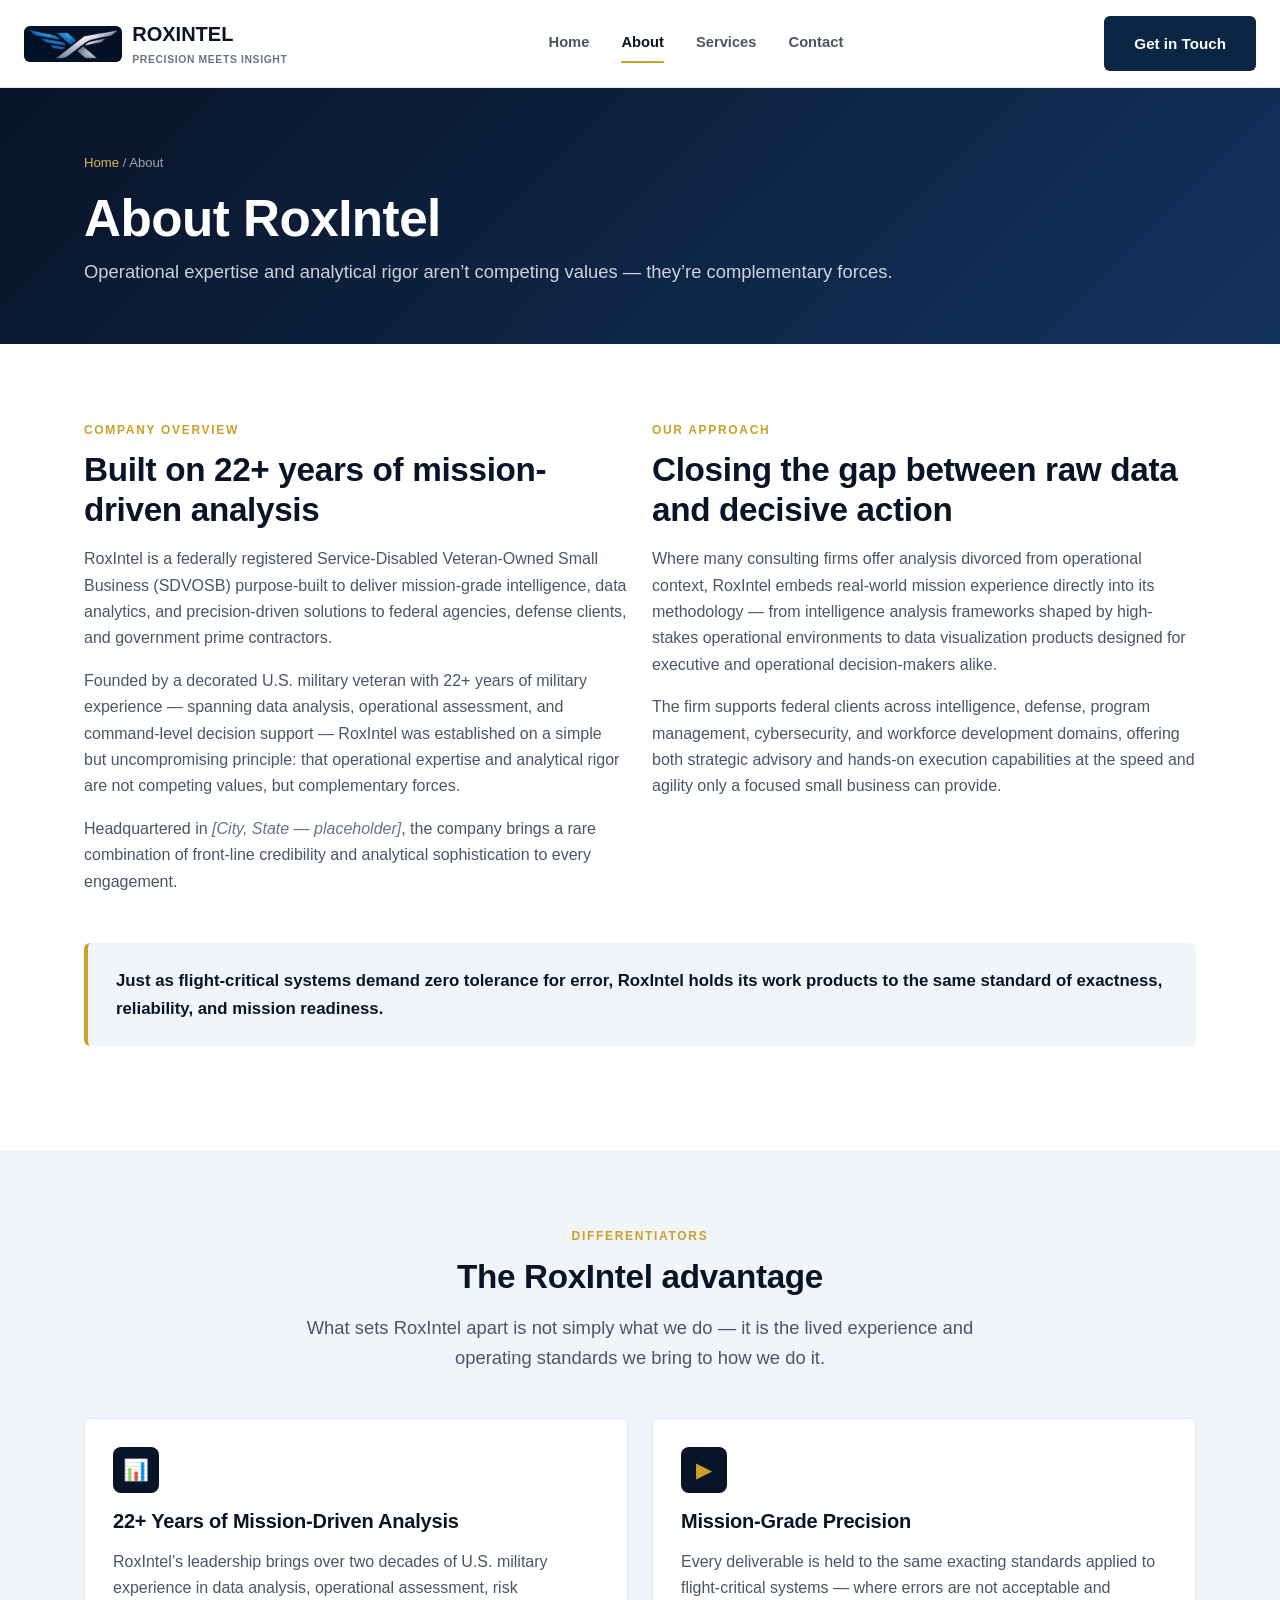
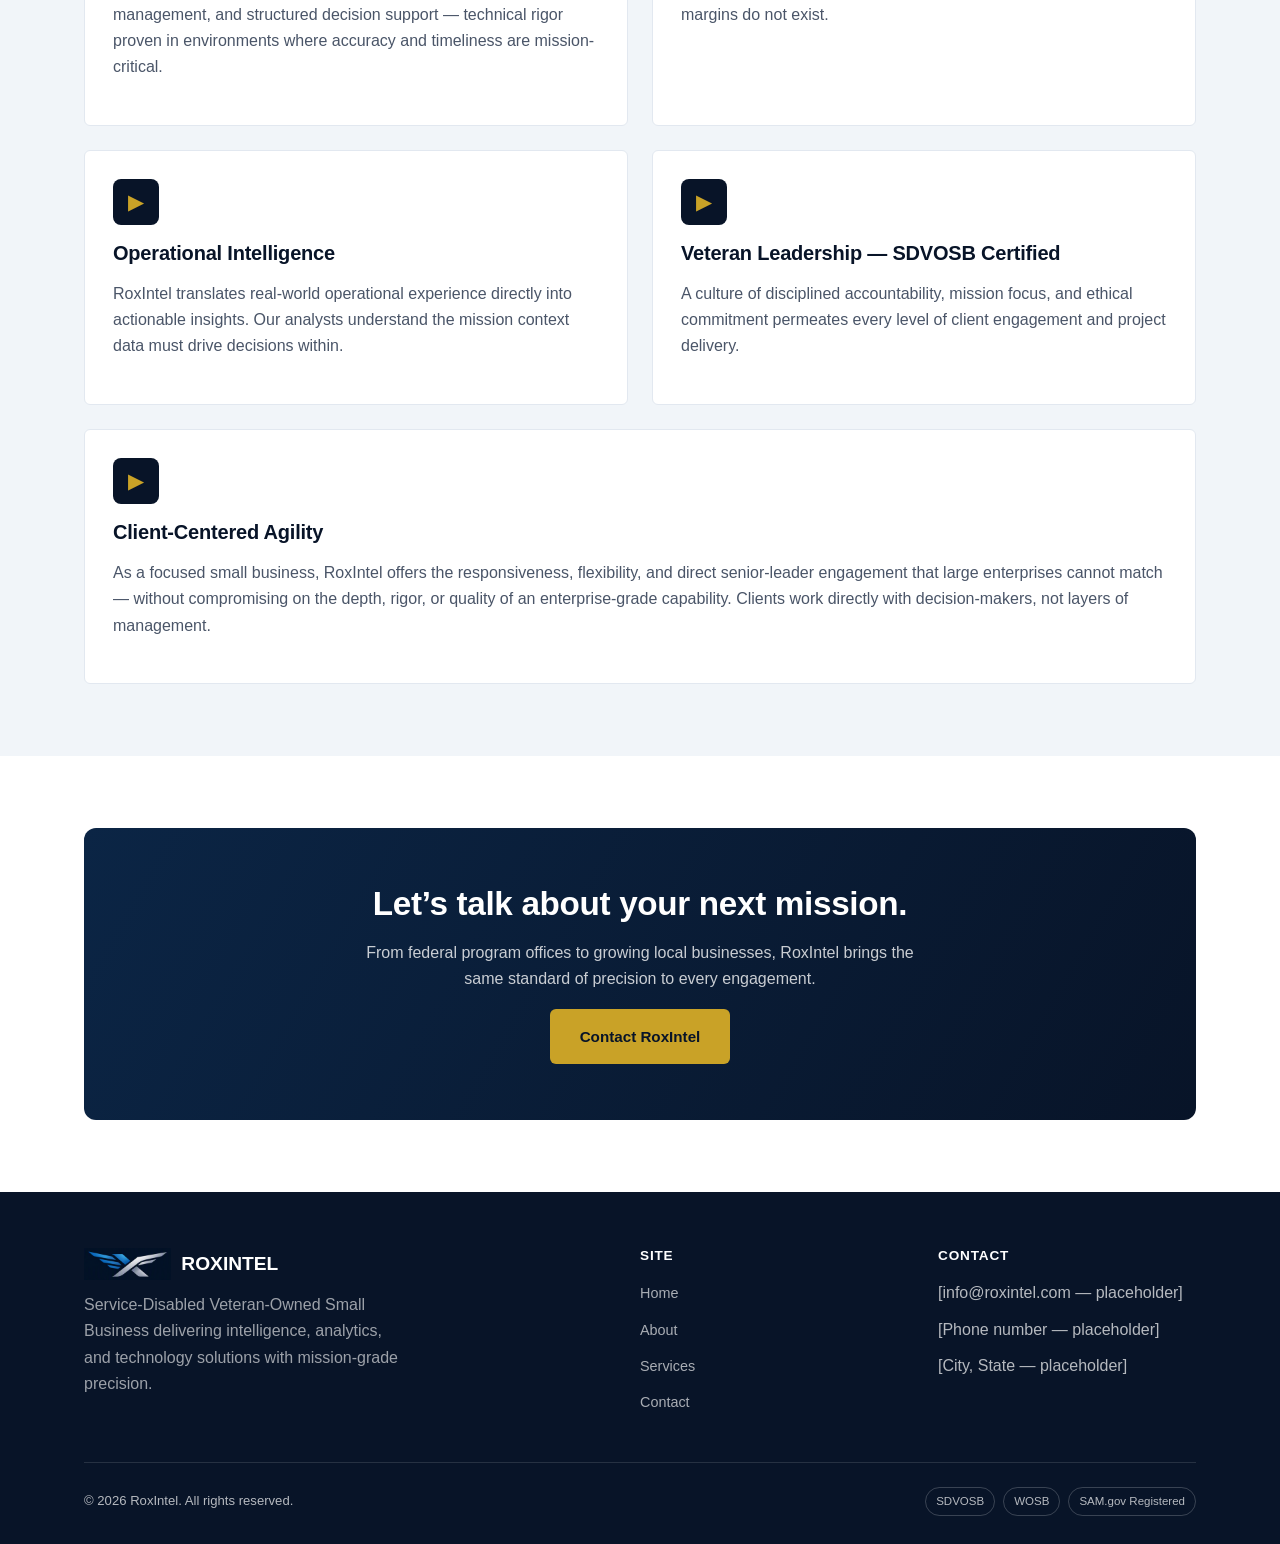
==== about.html @ 420376ea "Initial commit: RoxIntel website Co-Authored-By: Claude Opus 5.5 <noreply@anthropic.com>" ====
<!DOCTYPE html>
<html lang="en">
<head>
<meta charset="UTF-8">
<meta name="viewport" content="width=device-width, initial-scale=1.0">
<title>About RoxIntel | Service-Disabled Veteran-Owned Small Business</title>
<meta name="description" content="RoxIntel is a Service-Disabled Veteran-Owned Small Business founded by a decorated U.S. military veteran with 22+ years of mission-driven analytical experience.">
<link rel="canonical" href="https://roxintel.ai/about.html">
<meta name="robots" content="index, follow">
<meta name="theme-color" content="#081428">
<link rel="icon" type="image/png" sizes="48x48" href="assets/img/favicon.png">
<link rel="apple-touch-icon" href="assets/img/apple-touch-icon.png">
<meta property="og:type" content="website">
<meta property="og:site_name" content="RoxIntel">
<meta property="og:title" content="About RoxIntel | Service-Disabled Veteran-Owned Small Business">
<meta property="og:description" content="RoxIntel is a Service-Disabled Veteran-Owned Small Business founded by a decorated U.S. military veteran with 22+ years of mission-driven analytical experience.">
<meta property="og:url" content="https://roxintel.ai/about.html">
<meta property="og:image" content="https://roxintel.ai/assets/img/og-image.png">
<meta property="og:image:width" content="1200">
<meta property="og:image:height" content="630">
<meta property="og:image:alt" content="RoxIntel logo">
<meta property="og:locale" content="en_US">
<meta name="twitter:card" content="summary_large_image">
<meta name="twitter:title" content="About RoxIntel | Service-Disabled Veteran-Owned Small Business">
<meta name="twitter:description" content="RoxIntel is a Service-Disabled Veteran-Owned Small Business founded by a decorated U.S. military veteran with 22+ years of mission-driven analytical experience.">
<meta name="twitter:image" content="https://roxintel.ai/assets/img/og-image.png">
<link rel="stylesheet" href="assets/css/style.css">
</head>
<body>

<header class="site-header">
  <div class="nav-wrap">
    <a href="index.html" class="brand">
      <img class="mark" src="assets/img/logo-mark.png" alt="" width="98" height="36">
      <span>
        ROXINTEL
        <span class="tagline-mini">Precision Meets Insight</span>
      </span>
    </a>
    <nav class="nav-links">
      <a href="index.html">Home</a>
      <a href="about.html" class="active">About</a>
      <a href="services.html">Services</a>
      <a href="contact.html">Contact</a>
    </nav>
    <div class="nav-cta">
      <a href="contact.html" class="btn btn-navy">Get in Touch</a>
      <button class="nav-toggle" aria-label="Toggle menu">&#9776;</button>
    </div>
  </div>
</header>

<section class="page-hero">
  <div class="container">
    <p class="breadcrumb"><a href="index.html">Home</a> / About</p>
    <h1>About RoxIntel</h1>
    <p class="lead">Operational expertise and analytical rigor aren&rsquo;t competing values &mdash; they&rsquo;re complementary forces.</p>
  </div>
</section>

<section>
  <div class="container">
    <div class="grid grid-2">
      <div>
        <p class="eyebrow">Company Overview</p>
        <h2>Built on 22+ years of mission-driven analysis</h2>
        <p>RoxIntel is a federally registered Service-Disabled Veteran-Owned Small Business (SDVOSB) purpose-built to deliver mission-grade intelligence, data analytics, and precision-driven solutions to federal agencies, defense clients, and government prime contractors.</p>
        <p>Founded by a decorated U.S. military veteran with 22+ years of military experience &mdash; spanning data analysis, operational assessment, and command-level decision support &mdash; RoxIntel was established on a simple but uncompromising principle: that operational expertise and analytical rigor are not competing values, but complementary forces.</p>
        <p>Headquartered in <span class="placeholder-text">[City, State &mdash; placeholder]</span>, the company brings a rare combination of front-line credibility and analytical sophistication to every engagement.</p>
      </div>
      <div>
        <p class="eyebrow">Our Approach</p>
        <h2>Closing the gap between raw data and decisive action</h2>
        <p>Where many consulting firms offer analysis divorced from operational context, RoxIntel embeds real-world mission experience directly into its methodology &mdash; from intelligence analysis frameworks shaped by high-stakes operational environments to data visualization products designed for executive and operational decision-makers alike.</p>
        <p>The firm supports federal clients across intelligence, defense, program management, cybersecurity, and workforce development domains, offering both strategic advisory and hands-on execution capabilities at the speed and agility only a focused small business can provide.</p>
      </div>
    </div>

    <div class="callout">
      <p>Just as flight-critical systems demand zero tolerance for error, RoxIntel holds its work products to the same standard of exactness, reliability, and mission readiness.</p>
    </div>
  </div>
</section>

<section class="section-alt">
  <div class="container">
    <div class="section-head center">
      <p class="eyebrow">Differentiators</p>
      <h2>The RoxIntel advantage</h2>
      <p class="lead">What sets RoxIntel apart is not simply what we do &mdash; it is the lived experience and operating standards we bring to how we do it.</p>
    </div>

    <div class="grid grid-2">
      <div class="card">
        <div class="card-icon">&#128202;</div>
        <h3>22+ Years of Mission-Driven Analysis</h3>
        <p>RoxIntel&rsquo;s leadership brings over two decades of U.S. military experience in data analysis, operational assessment, risk management, and structured decision support &mdash; technical rigor proven in environments where accuracy and timeliness are mission-critical.</p>
      </div>
      <div class="card">
        <div class="card-icon">&#9654;</div>
        <h3>Mission-Grade Precision</h3>
        <p>Every deliverable is held to the same exacting standards applied to flight-critical systems &mdash; where errors are not acceptable and margins do not exist.</p>
      </div>
      <div class="card">
        <div class="card-icon">&#9654;</div>
        <h3>Operational Intelligence</h3>
        <p>RoxIntel translates real-world operational experience directly into actionable insights. Our analysts understand the mission context data must drive decisions within.</p>
      </div>
      <div class="card">
        <div class="card-icon">&#9654;</div>
        <h3>Veteran Leadership &mdash; SDVOSB Certified</h3>
        <p>A culture of disciplined accountability, mission focus, and ethical commitment permeates every level of client engagement and project delivery.</p>
      </div>
      <div class="card" style="grid-column: span 2;">
        <div class="card-icon">&#9654;</div>
        <h3>Client-Centered Agility</h3>
        <p>As a focused small business, RoxIntel offers the responsiveness, flexibility, and direct senior-leader engagement that large enterprises cannot match &mdash; without compromising on the depth, rigor, or quality of an enterprise-grade capability. Clients work directly with decision-makers, not layers of management.</p>
      </div>
    </div>
  </div>
</section>

<section>
  <div class="container">
    <div class="cta-banner">
      <h2>Let&rsquo;s talk about your next mission.</h2>
      <p>From federal program offices to growing local businesses, RoxIntel brings the same standard of precision to every engagement.</p>
      <a href="contact.html" class="btn btn-primary">Contact RoxIntel</a>
    </div>
  </div>
</section>

<footer class="site-footer">
  <div class="container">
    <div class="footer-grid">
      <div>
        <div class="footer-brand">
          <img class="footer-mark" src="assets/img/logo-mark.png" alt="" width="87" height="32"> ROXINTEL
        </div>
        <p style="color: rgba(255,255,255,0.6); max-width: 320px;">Service-Disabled Veteran-Owned Small Business delivering intelligence, analytics, and technology solutions with mission-grade precision.</p>
      </div>
      <div>
        <h4>Site</h4>
        <ul>
          <li><a href="index.html">Home</a></li>
          <li><a href="about.html">About</a></li>
          <li><a href="services.html">Services</a></li>
          <li><a href="contact.html">Contact</a></li>
        </ul>
      </div>
      <div>
        <h4>Contact</h4>
        <ul>
          <li>[info@roxintel.com &mdash; placeholder]</li>
          <li>[Phone number &mdash; placeholder]</li>
          <li>[City, State &mdash; placeholder]</li>
        </ul>
      </div>
    </div>
    <div class="footer-bottom">
      <span>&copy; <span id="year"></span> RoxIntel. All rights reserved.</span>
      <div class="footer-badges">
        <span>SDVOSB</span>
        <span>WOSB</span>
        <span>SAM.gov Registered</span>
      </div>
    </div>
  </div>
</footer>

<script src="assets/js/script.js"></script>
</body>
</html>
---- assets/css/style.css ----
/* ==========================================================================
   RoxIntel — Shared Stylesheet
   ========================================================================== */

:root {
  --navy-900: #081428;
  --navy-800: #0b2545;
  --navy-700: #12335e;
  --slate-600: #4a5568;
  --slate-500: #64748b;
  --slate-200: #e2e8f0;
  --slate-100: #f1f5f9;
  --gold-500: #c9a227;
  --gold-400: #d9b84a;
  --white: #ffffff;
  --ink: #1a2331;
  --max-width: 1160px;
  --radius: 6px;
  --shadow: 0 4px 20px rgba(8, 20, 40, 0.08);
  --shadow-lg: 0 12px 40px rgba(8, 20, 40, 0.14);
}

* {
  box-sizing: border-box;
}

html {
  scroll-behavior: smooth;
}

body {
  margin: 0;
  font-family: 'Inter', -apple-system, BlinkMacSystemFont, 'Segoe UI', Roboto, Helvetica, Arial, sans-serif;
  color: var(--ink);
  background: var(--white);
  line-height: 1.65;
  -webkit-font-smoothing: antialiased;
}

img {
  max-width: 100%;
  display: block;
}

a {
  color: inherit;
  text-decoration: none;
}

.container {
  max-width: var(--max-width);
  margin: 0 auto;
  padding: 0 24px;
}

h1, h2, h3, h4 {
  font-family: 'Inter', sans-serif;
  color: var(--navy-900);
  line-height: 1.2;
  margin: 0 0 16px;
  letter-spacing: -0.01em;
}

h1 { font-size: clamp(2.1rem, 4vw, 3.2rem); font-weight: 800; }
h2 { font-size: clamp(1.6rem, 2.6vw, 2.2rem); font-weight: 800; }
h3 { font-size: 1.25rem; font-weight: 700; }
p { margin: 0 0 16px; color: var(--slate-600); }

.eyebrow {
  display: inline-block;
  font-size: 0.75rem;
  font-weight: 700;
  letter-spacing: 0.14em;
  text-transform: uppercase;
  color: var(--gold-500);
  margin-bottom: 10px;
}

.lead {
  font-size: 1.15rem;
  color: var(--slate-600);
}

/* ---------- Buttons ---------- */
.btn {
  display: inline-flex;
  align-items: center;
  gap: 8px;
  padding: 13px 28px;
  border-radius: var(--radius);
  font-weight: 700;
  font-size: 0.95rem;
  border: 2px solid transparent;
  cursor: pointer;
  transition: all 0.2s ease;
}

.btn-primary {
  background: var(--gold-500);
  color: var(--navy-900);
}
.btn-primary:hover { background: var(--gold-400); transform: translateY(-1px); }

.btn-outline {
  background: transparent;
  border-color: rgba(255,255,255,0.5);
  color: var(--white);
}
.btn-outline:hover { border-color: var(--white); background: rgba(255,255,255,0.08); }

.btn-navy {
  background: var(--navy-800);
  color: var(--white);
}
.btn-navy:hover { background: var(--navy-700); }

/* ---------- Header / Nav ---------- */
.site-header {
  position: sticky;
  top: 0;
  z-index: 100;
  background: var(--white);
  border-bottom: 1px solid var(--slate-200);
}

.nav-wrap {
  display: flex;
  align-items: center;
  justify-content: space-between;
  padding: 16px 24px;
}

.brand {
  display: flex;
  align-items: center;
  gap: 10px;
  font-weight: 800;
  font-size: 1.25rem;
  color: var(--navy-900);
}

.brand .mark {
  display: block;
  height: 36px;
  width: auto;
  border-radius: 6px;
}

.brand .tagline-mini {
  display: block;
  font-size: 0.65rem;
  font-weight: 600;
  letter-spacing: 0.06em;
  color: var(--slate-500);
  text-transform: uppercase;
}

.nav-links {
  display: flex;
  gap: 32px;
  align-items: center;
}

.nav-links a {
  font-weight: 600;
  font-size: 0.92rem;
  color: var(--slate-600);
  padding: 6px 0;
  border-bottom: 2px solid transparent;
  transition: color 0.15s ease, border-color 0.15s ease;
}

.nav-links a:hover,
.nav-links a.active {
  color: var(--navy-900);
  border-bottom-color: var(--gold-500);
}

.nav-cta {
  display: flex;
  align-items: center;
  gap: 20px;
}

.nav-toggle {
  display: none;
  background: none;
  border: none;
  font-size: 1.6rem;
  cursor: pointer;
  color: var(--navy-900);
}

@media (max-width: 860px) {
  .nav-links {
    position: absolute;
    top: 100%;
    left: 0;
    right: 0;
    background: var(--white);
    flex-direction: column;
    gap: 0;
    border-bottom: 1px solid var(--slate-200);
    display: none;
  }
  .nav-links.open { display: flex; }
  .nav-links a {
    width: 100%;
    padding: 16px 24px;
    border-bottom: 1px solid var(--slate-100);
  }
  .nav-toggle { display: block; }
  .nav-cta .btn { display: none; }
}

/* ---------- Hero ---------- */
.hero {
  background: linear-gradient(135deg, var(--navy-900) 0%, var(--navy-800) 55%, var(--navy-700) 100%);
  color: var(--white);
  padding: 90px 0 70px;
  position: relative;
  overflow: hidden;
}

.hero::after {
  content: "";
  position: absolute;
  right: -120px;
  top: -80px;
  width: 460px;
  height: 460px;
  border-radius: 50%;
  background: radial-gradient(circle, rgba(201,162,39,0.14) 0%, rgba(201,162,39,0) 70%);
}

.hero .container {
  position: relative;
  z-index: 1;
}

.hero h1 { color: var(--white); max-width: 780px; }
.hero .lead { color: rgba(255,255,255,0.82); max-width: 620px; }

.badge-row {
  display: flex;
  flex-wrap: wrap;
  gap: 10px;
  margin: 24px 0 32px;
}

.badge {
  display: inline-flex;
  align-items: center;
  gap: 6px;
  padding: 7px 14px;
  border-radius: 999px;
  font-size: 0.76rem;
  font-weight: 700;
  letter-spacing: 0.04em;
  background: rgba(255,255,255,0.1);
  border: 1px solid rgba(255,255,255,0.25);
  color: var(--white);
}

.badge.gold {
  background: rgba(201,162,39,0.16);
  border-color: rgba(201,162,39,0.45);
  color: var(--gold-400);
}

.hero-actions {
  display: flex;
  gap: 14px;
  flex-wrap: wrap;
}

/* ---------- Sections ---------- */
section {
  padding: 72px 0;
}

.section-alt {
  background: var(--slate-100);
}

.section-navy {
  background: var(--navy-900);
  color: var(--white);
}
.section-navy h2, .section-navy h3 { color: var(--white); }
.section-navy p { color: rgba(255,255,255,0.75); }

.section-head {
  max-width: 680px;
  margin-bottom: 44px;
}

.section-head.center {
  margin-left: auto;
  margin-right: auto;
  text-align: center;
}

/* ---------- Grids / Cards ---------- */
.grid {
  display: grid;
  gap: 24px;
}

.grid-2 { grid-template-columns: repeat(2, 1fr); }
.grid-3 { grid-template-columns: repeat(3, 1fr); }
.grid-4 { grid-template-columns: repeat(4, 1fr); }

@media (max-width: 900px) {
  .grid-2, .grid-3, .grid-4 { grid-template-columns: 1fr; }
}

.card {
  background: var(--white);
  border: 1px solid var(--slate-200);
  border-radius: var(--radius);
  padding: 28px;
  transition: box-shadow 0.2s ease, transform 0.2s ease;
}

.card:hover { box-shadow: var(--shadow); transform: translateY(-2px); }

.card .num {
  display: inline-block;
  font-size: 0.75rem;
  font-weight: 800;
  color: var(--gold-500);
  letter-spacing: 0.08em;
  margin-bottom: 10px;
}

.card-icon {
  width: 46px;
  height: 46px;
  border-radius: 8px;
  background: var(--navy-900);
  color: var(--gold-500);
  display: flex;
  align-items: center;
  justify-content: center;
  font-size: 1.3rem;
  margin-bottom: 16px;
}

/* ---------- Stats ---------- */
.stat {
  text-align: center;
}
.stat .num {
  display: block;
  font-size: 2.4rem;
  font-weight: 800;
  color: var(--gold-500);
}
.stat .label {
  font-size: 0.85rem;
  color: rgba(255,255,255,0.7);
  text-transform: uppercase;
  letter-spacing: 0.06em;
}

/* ---------- Tables ---------- */
.table-wrap {
  overflow-x: auto;
  border-radius: var(--radius);
  border: 1px solid var(--slate-200);
}

table {
  width: 100%;
  border-collapse: collapse;
  min-width: 640px;
  background: var(--white);
}

thead th {
  background: var(--navy-900);
  color: var(--white);
  text-align: left;
  padding: 14px 18px;
  font-size: 0.82rem;
  letter-spacing: 0.03em;
  text-transform: uppercase;
}

tbody td {
  padding: 14px 18px;
  border-top: 1px solid var(--slate-200);
  font-size: 0.92rem;
  color: var(--slate-600);
  vertical-align: top;
}

tbody tr:nth-child(even) { background: var(--slate-100); }

.placeholder-text {
  color: var(--slate-500);
  font-style: italic;
}

/* ---------- Quote / callout ---------- */
.callout {
  background: var(--slate-100);
  border-left: 4px solid var(--gold-500);
  padding: 24px 28px;
  border-radius: var(--radius);
  margin: 32px 0;
}

.callout p { margin: 0; color: var(--navy-900); font-weight: 600; font-size: 1.05rem; }

/* ---------- CTA banner ---------- */
.cta-banner {
  background: linear-gradient(120deg, var(--navy-800), var(--navy-900));
  color: var(--white);
  border-radius: 12px;
  padding: 56px;
  text-align: center;
}
.cta-banner h2 { color: var(--white); }
.cta-banner p { color: rgba(255,255,255,0.78); max-width: 560px; margin-left: auto; margin-right: auto; }

/* ---------- Forms ---------- */
.form-grid {
  display: grid;
  grid-template-columns: 1fr 1fr;
  gap: 18px;
}
@media (max-width: 700px) {
  .form-grid { grid-template-columns: 1fr; }
}

.field {
  display: flex;
  flex-direction: column;
  gap: 6px;
}

.field.full { grid-column: 1 / -1; }

.field label {
  font-size: 0.85rem;
  font-weight: 700;
  color: var(--navy-900);
}

.field input,
.field select,
.field textarea {
  padding: 12px 14px;
  border: 1px solid var(--slate-200);
  border-radius: var(--radius);
  font-size: 0.95rem;
  font-family: inherit;
  color: var(--ink);
  background: var(--white);
}

.field input:focus,
.field select:focus,
.field textarea:focus {
  outline: none;
  border-color: var(--gold-500);
  box-shadow: 0 0 0 3px rgba(201,162,39,0.15);
}

.form-note {
  font-size: 0.8rem;
  color: var(--slate-500);
  margin-top: 10px;
}

#form-status {
  margin-top: 14px;
  font-weight: 600;
  font-size: 0.9rem;
}

/* ---------- Contact info list ---------- */
.info-list {
  list-style: none;
  padding: 0;
  margin: 0;
}
.info-list li {
  display: flex;
  gap: 14px;
  padding: 16px 0;
  border-bottom: 1px solid var(--slate-200);
}
.info-list .icon {
  width: 40px;
  height: 40px;
  flex-shrink: 0;
  border-radius: 8px;
  background: var(--slate-100);
  display: flex;
  align-items: center;
  justify-content: center;
  color: var(--navy-800);
}
.info-list .k {
  font-size: 0.75rem;
  font-weight: 700;
  text-transform: uppercase;
  letter-spacing: 0.05em;
  color: var(--slate-500);
  margin-bottom: 2px;
}
.info-list .v {
  font-weight: 600;
  color: var(--navy-900);
}

/* ---------- Footer ---------- */
.site-footer {
  background: var(--navy-900);
  color: rgba(255,255,255,0.7);
  padding: 56px 0 28px;
}

.footer-grid {
  display: grid;
  grid-template-columns: 2fr 1fr 1fr;
  gap: 40px;
  padding-bottom: 36px;
  border-bottom: 1px solid rgba(255,255,255,0.12);
}

@media (max-width: 760px) {
  .footer-grid { grid-template-columns: 1fr; }
}

.footer-grid h4 {
  color: var(--white);
  font-size: 0.85rem;
  text-transform: uppercase;
  letter-spacing: 0.06em;
  margin-bottom: 16px;
}

.footer-grid ul { list-style: none; padding: 0; margin: 0; }
.footer-grid li { margin-bottom: 10px; }
.footer-grid a { color: rgba(255,255,255,0.65); font-size: 0.9rem; }
.footer-grid a:hover { color: var(--gold-400); }

.footer-brand {
  display: flex;
  align-items: center;
  gap: 10px;
  color: var(--white);
  font-weight: 800;
  font-size: 1.2rem;
  margin-bottom: 12px;
}

.footer-brand .footer-mark {
  display: block;
  height: 32px;
  width: auto;
}

.footer-bottom {
  display: flex;
  justify-content: space-between;
  align-items: center;
  flex-wrap: wrap;
  gap: 12px;
  padding-top: 24px;
  font-size: 0.82rem;
}

.footer-badges {
  display: flex;
  gap: 8px;
  flex-wrap: wrap;
}

.footer-badges span {
  padding: 4px 10px;
  border: 1px solid rgba(255,255,255,0.2);
  border-radius: 999px;
  font-size: 0.72rem;
}

/* ---------- Page hero (interior pages) ---------- */
.page-hero {
  background: linear-gradient(135deg, var(--navy-900), var(--navy-700));
  color: var(--white);
  padding: 64px 0 56px;
}
.page-hero h1 { color: var(--white); margin-bottom: 8px; }
.page-hero .lead { color: rgba(255,255,255,0.8); margin-bottom: 0; }
.breadcrumb {
  font-size: 0.82rem;
  color: rgba(255,255,255,0.6);
  margin-bottom: 14px;
}
.breadcrumb a { color: var(--gold-400); }

/* ---------- Utility ---------- */
.mt-0 { margin-top: 0; }
.mb-0 { margin-bottom: 0; }
.text-center { text-align: center; }
.center-wrap { margin-left: auto; margin-right: auto; }
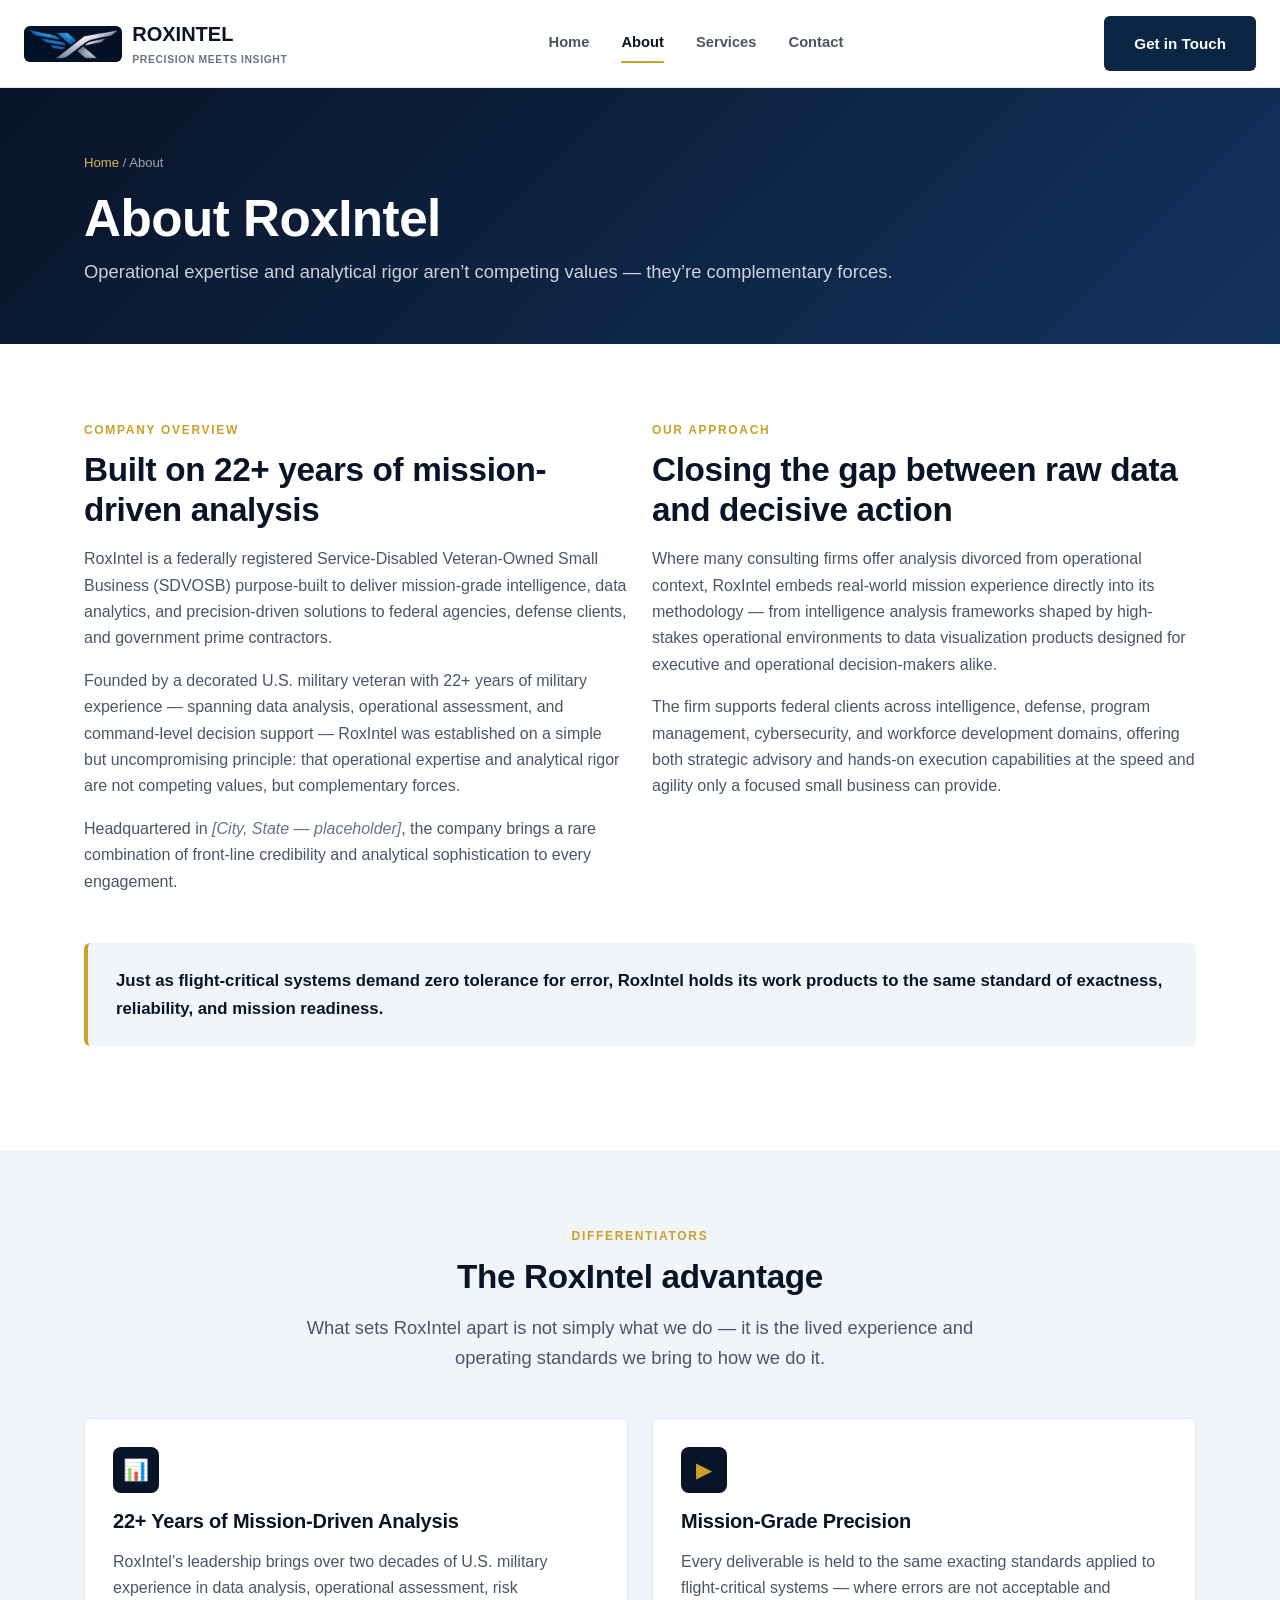
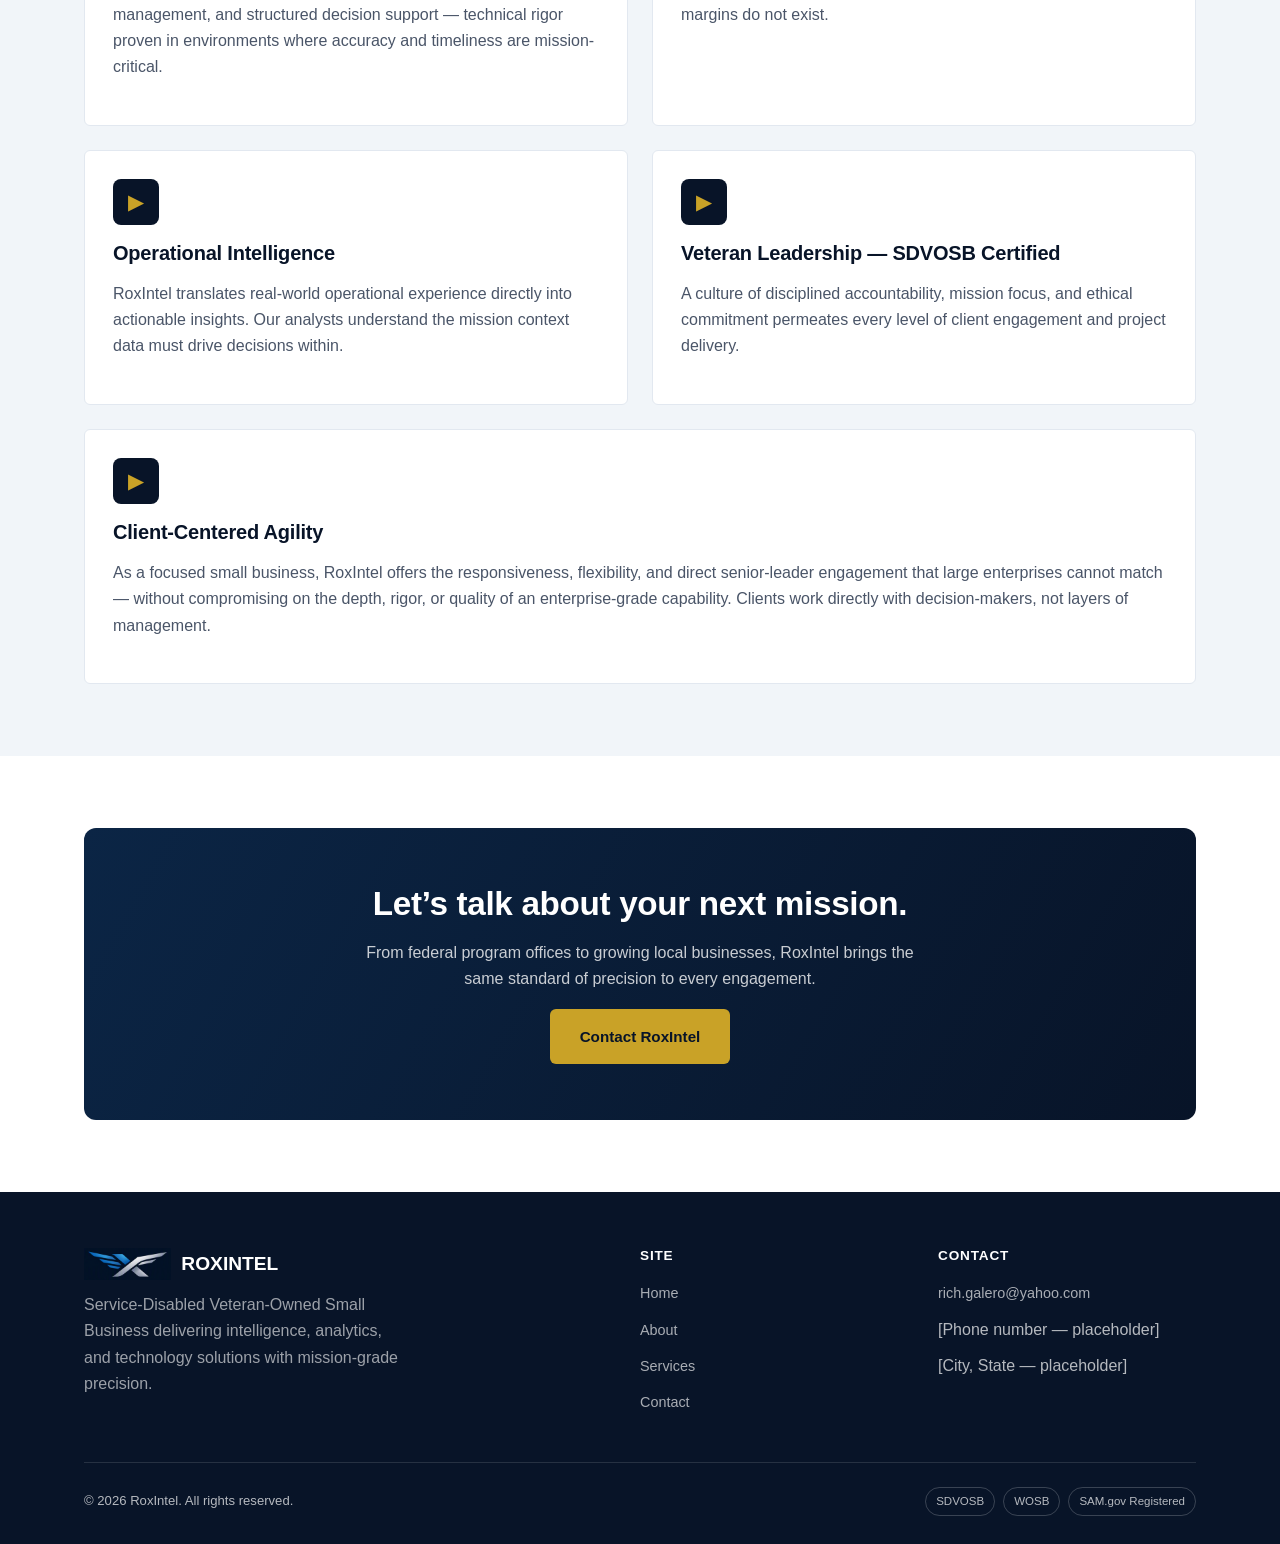
==== commit 3904bb83: "Show temporary contact email in footer on all pages Co-Authored-By: Claude Opus 5.5 <noreply@anthrop" ====
--- a/about.html
+++ b/about.html
@@ -151,7 +151,7 @@
       <div>
         <h4>Contact</h4>
         <ul>
-          <li>[info@roxintel.com &mdash; placeholder]</li>
+          <li><a href="mailto:rich.galero@yahoo.com">rich.galero@yahoo.com</a></li>
           <li>[Phone number &mdash; placeholder]</li>
           <li>[City, State &mdash; placeholder]</li>
         </ul>
